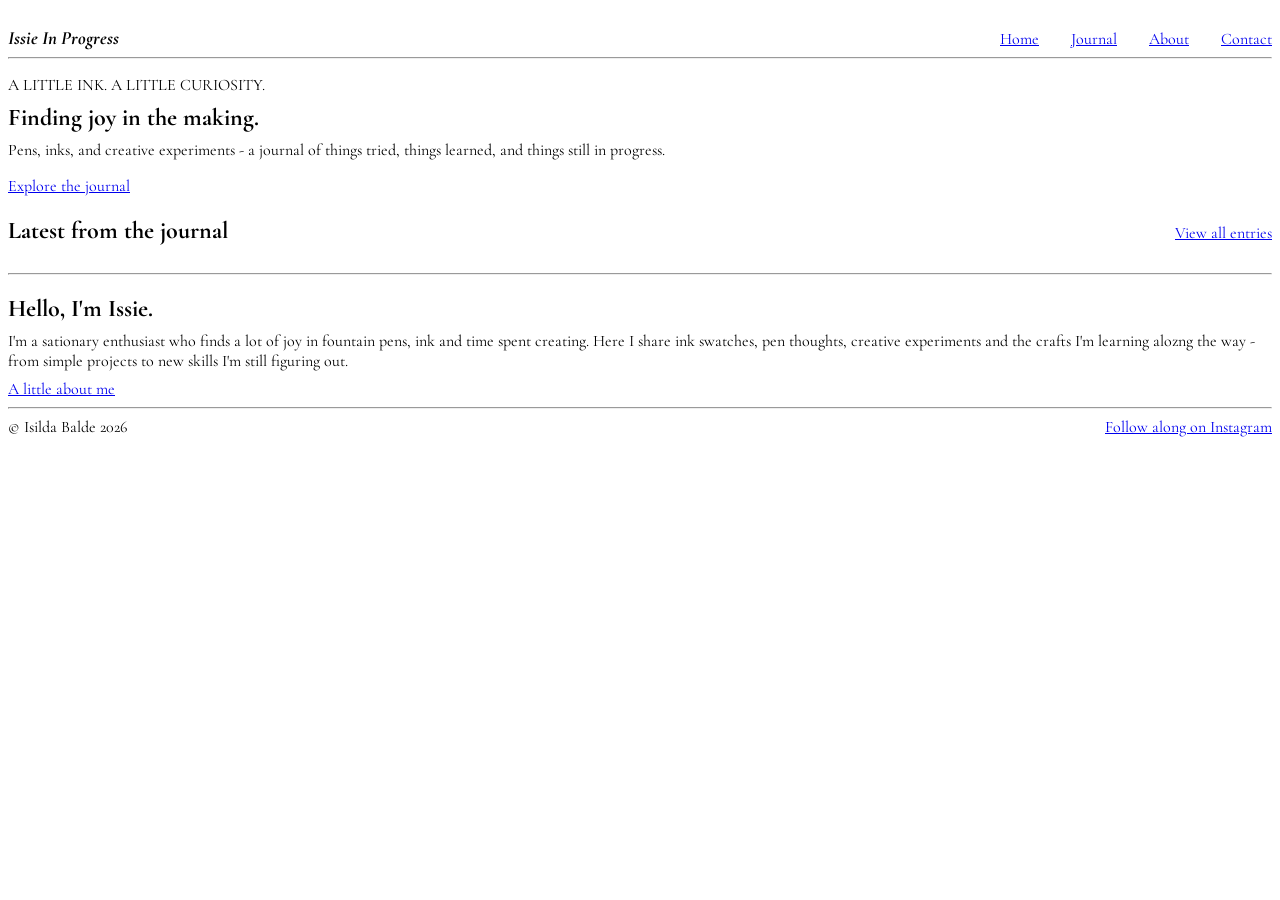
==== index.html @ caec1c77 "First commit" ====
<!doctype html>
<html lang="en-GB">
  <head>
    <meta charset="UTF-8" />
    <meta name="viewport" content="width=device-width, initial-scale=1.0" />
    <title>Issie in Progress | Welcome</title>
    <link rel="stylesheet" href="style.css">
    <link rel="preconnect" href="https://fonts.googleapis.com">
    <link rel="preconnect" href="https://fonts.gstatic.com" crossorigin>
    <link href="https://fonts.googleapis.com/css2?family=Cormorant+Garamond:ital,wght@0,300..700;1,300..700&display=swap" rel="stylesheet">
  </head>
  <body>
    <header>
      <h3>Issie In Progress</h3>
      <nav>
        <ul>
          <li><a href="index.html">Home</a></li>
          <li><a href="journal.html">Journal</a></li>
          <li><a href="about.html">About</a></li>
          <li><a href="contact.html">Contact</a></li>
        </ul>
      </nav>
    </header>
    <hr />
    <main>
      <section id="finding-joy-in-the-making">
        <p class="subtitle">A little ink. A little curiosity.</p>
        <h1>Finding joy in the making.</h1>
        <p class="paragraph">
          Pens, inks, and creative experiments - a journal of things tried,
          things learned, and things still in progress.
        </p>
        <a href="journal.html">Explore the journal</a>
      </section>
      <section id="latest-from-the-journal">
        <h2>Latest from the journal</h2>
        <a href="journal.html">View all entries</a>
      </section>
      <hr />
      <aside id="hello-im-issie-aside">
        <h2>Hello, I'm Issie.</h2>
        <p>
          I'm a sationary enthusiast who finds a lot of joy in fountain pens,
          ink and time spent creating. Here I share ink swatches, pen thoughts,
          creative experiments and the crafts I'm learning alozng the way - from
          simple projects to new skills I'm still figuring out.
        </p>
        <a href="about.html">A little about me</a>
      </aside>
    </main>
    <hr />
    <footer>
      <p>&copy; Isilda Balde 2026</p>
      <a
        href="https://www.instagram.com/issie.in.progress/"
        target="_blank"
        rel="noopener noreferrer"
        >Follow along on Instagram</a
      >
    </footer>
  </body>
</html>
---- style.css ----
body {
  font-family: "Cormorant Garamond", serif;
}

header,
footer,
#latest-from-the-journal {
  display: flex;
  justify-content: space-between;
  align-items: baseline;
}

header h3 {
  font-style: italic;
  margin-bottom: 0;
}

nav ul {
  display: flex;
  gap: 2rem;
  list-style: none;
  margin-bottom: 0;
}

form {
  display: flex;
  flex-direction: column;
}

form input,
textarea {
  margin-bottom: 1rem;
}

footer p {
  margin-top: 0;
}

.subtitle {
  text-transform: uppercase;
}

.italicise {
  font-style: italic;
}

#come-along-for-the-making {
  text-align: center;
}

#finding-joy-in-the-making .subtitle {
  margin-bottom: 0.5rem;
}

#finding-joy-in-the-making h1 {
  margin-top: 0.5rem;
  margin-bottom: 0;
}

#finding-joy-in-the-making .paragraph,
#why-in-progress p {
  margin-top: 0.5rem;
}

#hello-im-issie-aside h2 {
  margin-bottom: 0;
}

#hello-im-issie-aside p {
  margin-top: 0.5rem;
  margin-bottom: 0.5rem;
}

#a-little-further-down-the-road h3,
#find-me-on-instagram h2,
#lets-keep-in-touch h1,
#lets-keep-in-touch .subtitle,
#the-journal .subtitle,
#hello-im-issie-section .subtitle {
  margin-bottom: 0;
}

#find-me-on-instagram p,
#the-journal h1,
#hello-im-issie-section h1,
#why-in-progress h2,
#what-youll-find-here h2 {
  margin-top: 0;
  margin-bottom: 0;
}

#a-little-further-down-the-road p,
#lets-keep-in-touch h1,
#lets-keep-in-touch p,
#the-journal .paragraph,
#hello-im-issie-section h3 {
  margin-top: 0;
}
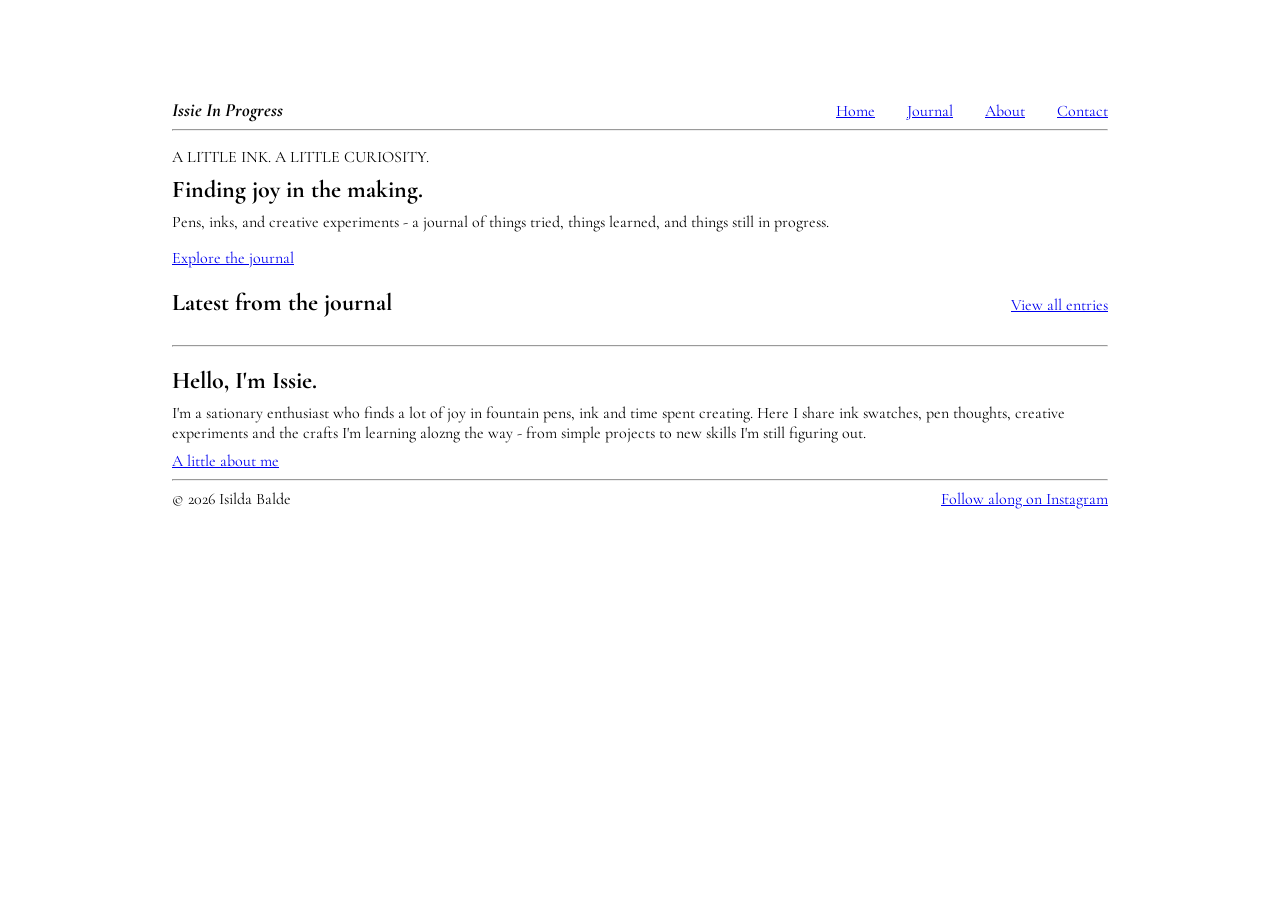
==== commit 789b5bc9: "Add description meta tag and favicon link, add aria-label to nav, amend copyright in footer, amend b" ====
--- a/index.html
+++ b/index.html
@@ -4,6 +4,8 @@
     <meta charset="UTF-8" />
     <meta name="viewport" content="width=device-width, initial-scale=1.0" />
     <title>Issie in Progress | Welcome</title>
+    <meta name="description" content="">
+    <link rel="icon" href="favicon.ico">
     <link rel="stylesheet" href="style.css">
     <link rel="preconnect" href="https://fonts.googleapis.com">
     <link rel="preconnect" href="https://fonts.gstatic.com" crossorigin>
@@ -12,7 +14,7 @@
   <body>
     <header>
       <h3>Issie In Progress</h3>
-      <nav>
+      <nav aria-label="Site pages">
         <ul>
           <li><a href="index.html">Home</a></li>
           <li><a href="journal.html">Journal</a></li>
@@ -50,7 +52,7 @@
     </main>
     <hr />
     <footer>
-      <p>&copy; Isilda Balde 2026</p>
+      <p>&copy; 2026 Isilda Balde</p>
       <a
         href="https://www.instagram.com/issie.in.progress/"
         target="_blank"
--- a/style.css
+++ b/style.css
@@ -1,5 +1,9 @@
 body {
   font-family: "Cormorant Garamond", serif;
+  max-width: 1000px;
+  margin: 5rem auto;
+  padding: 0 2rem;
+  box-sizing: border-box;
 }
 
 header,
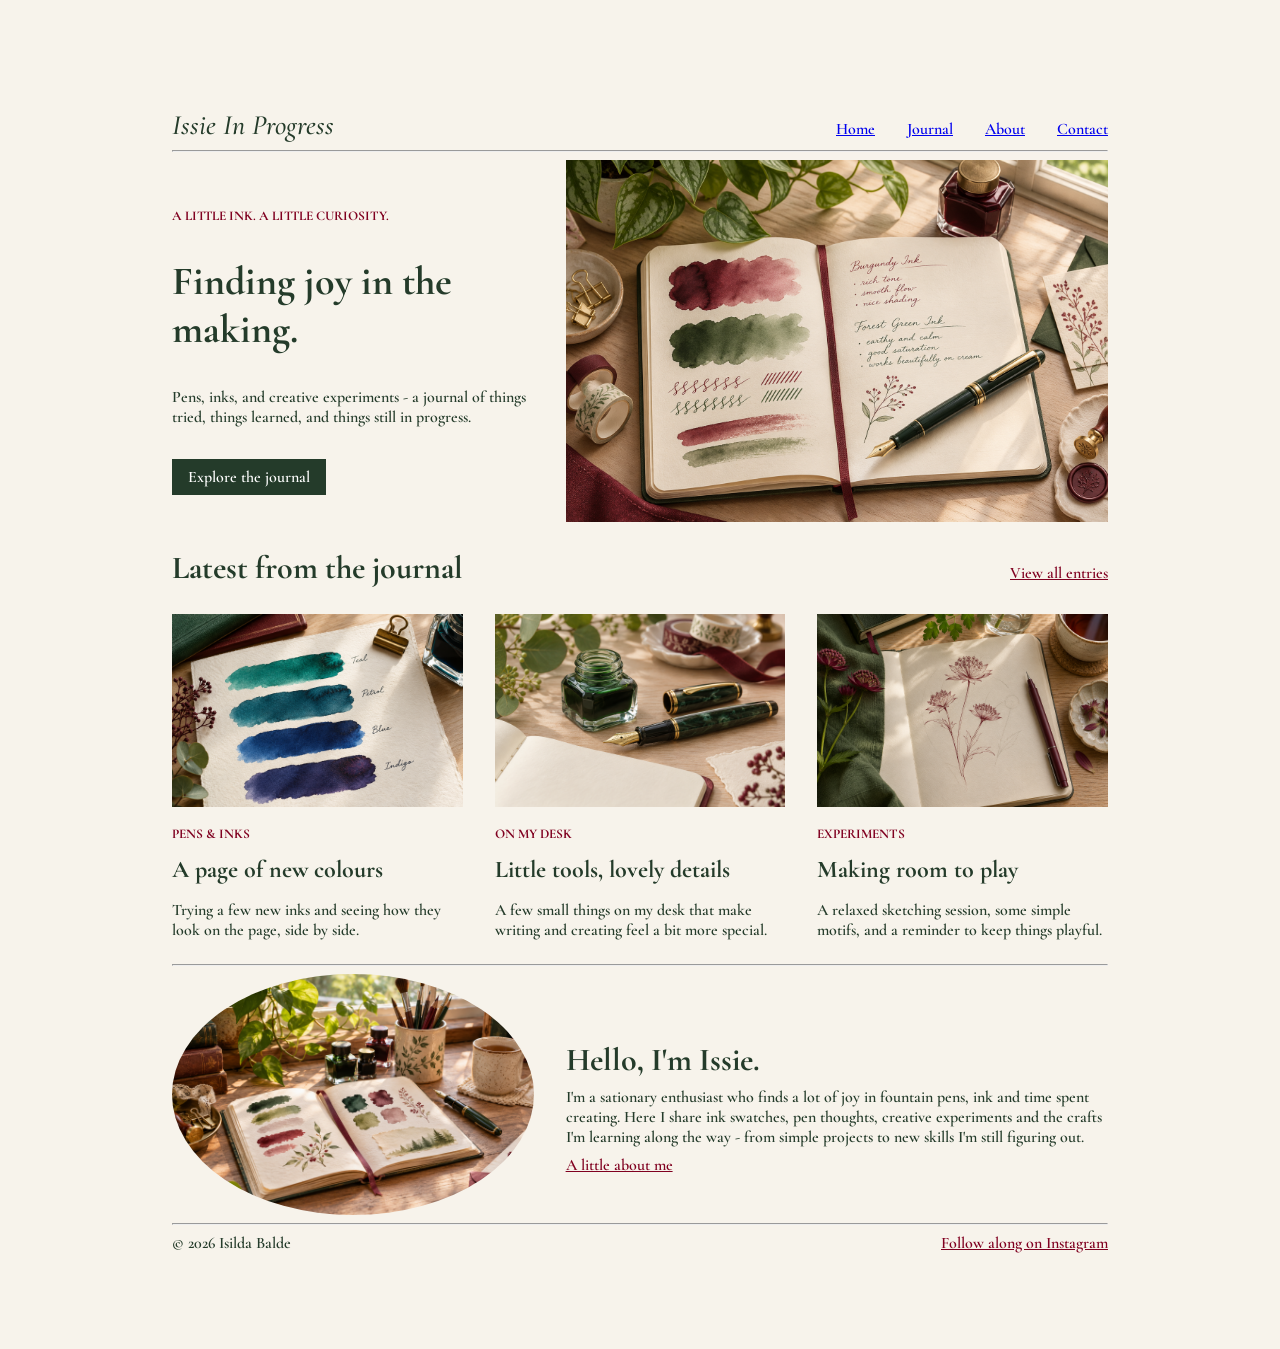
==== commit 87d51881: "Update everything" ====
--- a/index.html
+++ b/index.html
@@ -4,16 +4,19 @@
     <meta charset="UTF-8" />
     <meta name="viewport" content="width=device-width, initial-scale=1.0" />
     <title>Issie in Progress | Welcome</title>
-    <meta name="description" content="">
-    <link rel="icon" href="favicon.ico">
-    <link rel="stylesheet" href="style.css">
-    <link rel="preconnect" href="https://fonts.googleapis.com">
-    <link rel="preconnect" href="https://fonts.gstatic.com" crossorigin>
-    <link href="https://fonts.googleapis.com/css2?family=Cormorant+Garamond:ital,wght@0,300..700;1,300..700&display=swap" rel="stylesheet">
+    <meta name="description" content="" />
+    <link rel="icon" href="favicon.ico" />
+    <link rel="stylesheet" href="style.css" />
+    <link rel="preconnect" href="https://fonts.googleapis.com" />
+    <link rel="preconnect" href="https://fonts.gstatic.com" crossorigin />
+    <link
+      href="https://fonts.googleapis.com/css2?family=Cormorant+Garamond:ital,wght@0,300..700;1,300..700&display=swap"
+      rel="stylesheet"
+    />
   </head>
   <body>
     <header>
-      <h3>Issie In Progress</h3>
+      <h3 id="issie-in-progress">Issie In Progress</h3>
       <nav aria-label="Site pages">
         <ul>
           <li><a href="index.html">Home</a></li>
@@ -26,28 +29,65 @@
     <hr />
     <main>
       <section id="finding-joy-in-the-making">
-        <p class="subtitle">A little ink. A little curiosity.</p>
-        <h1>Finding joy in the making.</h1>
-        <p class="paragraph">
-          Pens, inks, and creative experiments - a journal of things tried,
-          things learned, and things still in progress.
-        </p>
-        <a href="journal.html">Explore the journal</a>
+        <div>
+          <p class="subtitle">A little ink. A little curiosity.</p>
+          <h1>Finding joy in the making.</h1>
+          <p class="paragraph">
+            Pens, inks, and creative experiments - a journal of things tried,
+            things learned, and things still in progress.
+          </p>
+          <a href="journal.html" class="button">Explore the journal</a>
+        </div>
+        <img src="images/home-journal.png" alt="Journal" />
       </section>
-      <section id="latest-from-the-journal">
-        <h2>Latest from the journal</h2>
-        <a href="journal.html">View all entries</a>
+      <section>
+        <div id="latest-from-the-journal">
+          <h2>Latest from the journal</h2>
+          <a href="journal.html" class="call-to-action">View all entries</a>
+        </div>
+        <div id="journal-entries-gallery">
+          <div>
+            <img src="images/home-ink-swatches.png" alt="Ink swatches" />
+            <p class="subtitle">Pens & Inks</p>
+            <p class="title">A page of new colours</p>
+            <p>
+              Trying a few new inks and seeing how they look on the page, side
+              by side.
+            </p>
+          </div>
+          <div>
+            <img src="images/home-ink-and-pen.png" alt="Ink and pen" />
+            <p class="subtitle">On My Desk</p>
+            <p class="title">Little tools, lovely details</p>
+            <p>
+              A few small things on my desk that make writing and creating feel
+              a bit more special.
+            </p>
+          </div>
+          <div>
+            <img src="images/home-flowers.png" alt="Flowers" />
+            <p class="subtitle">Experiments</p>
+            <p class="title">Making room to play</p>
+            <p>
+              A relaxed sketching session, some simple motifs, and a reminder to
+              keep things playful.
+            </p>
+          </div>
+        </div>
       </section>
       <hr />
       <aside id="hello-im-issie-aside">
-        <h2>Hello, I'm Issie.</h2>
-        <p>
-          I'm a sationary enthusiast who finds a lot of joy in fountain pens,
-          ink and time spent creating. Here I share ink swatches, pen thoughts,
-          creative experiments and the crafts I'm learning alozng the way - from
-          simple projects to new skills I'm still figuring out.
-        </p>
-        <a href="about.html">A little about me</a>
+        <img src="images/home-desk.png" alt="Desk" />
+        <div>
+          <h2>Hello, I'm Issie.</h2>
+          <p>
+            I'm a sationary enthusiast who finds a lot of joy in fountain pens,
+            ink and time spent creating. Here I share ink swatches, pen
+            thoughts, creative experiments and the crafts I'm learning along
+            the way - from simple projects to new skills I'm still figuring out.
+          </p>
+          <a href="about.html" class="call-to-action">A little about me</a>
+        </div>
       </aside>
     </main>
     <hr />
@@ -57,6 +97,7 @@
         href="https://www.instagram.com/issie.in.progress/"
         target="_blank"
         rel="noopener noreferrer"
+        class="call-to-action"
         >Follow along on Instagram</a
       >
     </footer>
--- a/style.css
+++ b/style.css
@@ -4,6 +4,22 @@
   margin: 5rem auto;
   padding: 0 2rem;
   box-sizing: border-box;
+  font-weight: 600;
+  background-color: #f7f3eb;
+  color: #243b2a;
+}
+
+h1 {
+  font-size: 2.5rem;
+}
+
+h2 {
+  font-size: 2rem;
+}
+
+img {
+  width: 100%;
+  height: auto;
 }
 
 header,
@@ -15,8 +31,8 @@
 }
 
 header h3 {
+  margin-bottom: 0;
   font-style: italic;
-  margin-bottom: 0;
 }
 
 nav ul {
@@ -31,43 +47,101 @@
   flex-direction: column;
 }
 
-form input,
+input {
+  height: 1.5rem;
+}
+
+input,
 textarea {
   margin-bottom: 1rem;
 }
 
-footer p {
-  margin-top: 0;
-}
-
-.subtitle {
-  text-transform: uppercase;
-}
-
 .italicise {
   font-style: italic;
 }
 
+.subtitle {
+  font-size: smaller;
+  font-weight: bold;
+  text-transform: uppercase;
+}
+
+.title {
+  margin-top: 0.5rem;
+  margin-bottom: 0;
+  font-size: 1.5rem;
+  font-weight: bold;
+}
+
+.button {
+  padding: 0.5rem 1rem;
+  margin-right: 2rem;
+  text-decoration: none;
+  color: white;
+  background-color: #243b2a;
+}
+
+.subtitle,
+.call-to-action,
+.red {
+  color: #800020;
+}
+
 #come-along-for-the-making {
   text-align: center;
-}
-
-#finding-joy-in-the-making .subtitle {
-  margin-bottom: 0.5rem;
-}
-
-#finding-joy-in-the-making h1 {
-  margin-top: 0.5rem;
-  margin-bottom: 0;
-}
-
-#finding-joy-in-the-making .paragraph,
-#why-in-progress p {
-  margin-top: 0.5rem;
-}
-
-#hello-im-issie-aside h2 {
-  margin-bottom: 0;
+  padding-bottom: 2rem;
+}
+
+#issie-in-progress {
+  font-size: 1.75rem;
+  font-weight: 500;
+}
+
+#form-and-insta {
+  display: grid;
+  gap: 2rem;
+  grid-template-columns: 2fr 3fr;
+}
+
+#hello-im-issie-section {
+  display: grid;
+  gap: 2rem;
+  align-items: center;
+  grid-template-columns: 2fr 1fr;
+}
+
+#featured {
+  display: grid;
+  gap: 2rem;
+  grid-template-columns: 4fr 2fr;
+  margin-bottom: 2rem;
+}
+
+#journal-gallery {
+  display: grid;
+  gap: 2rem;
+  grid-template-rows: 1fr 1fr;
+  grid-template-columns: 1fr 1fr 1fr;
+}
+
+#finding-joy-in-the-making,
+#hello-im-issie-aside {
+  display: grid;
+  gap: 2rem;
+  align-items: center;
+  grid-template-columns: 2fr 3fr;
+}
+
+#journal-entries-gallery,
+#what-youll-find-here-gallery {
+  display: grid;
+  gap: 2rem;
+  grid-template-columns: 1fr 1fr 1fr;
+}
+
+#come-along-for-the-making,
+#a-little-further-down-the-road {
+  background-color: rgba(36, 59, 42, 0.15);
 }
 
 #hello-im-issie-aside p {
@@ -75,6 +149,62 @@
   margin-bottom: 0.5rem;
 }
 
+#finding-joy-in-the-making .paragraph {
+  margin-bottom: 2.5rem;
+}
+
+#hello-im-issie-aside img {
+  border-radius: 100%;
+}
+
+#hello-im-issie-section h3 {
+  font-size: 1.75rem;
+}
+
+#come-along-for-the-making h3 {
+  padding-top: 1rem;
+  margin-bottom: 0;
+  font-size: 2rem;
+}
+
+#a-little-further-down-the-road h3 {
+  padding-top: 1rem;
+  padding-left: 1rem;
+  font-size: 2rem;
+  font-style: italic;
+}
+
+#a-little-further-down-the-road p {
+  padding-left: 1rem;
+  padding-bottom: 1rem;
+}
+
+#why-in-progress p,
+#what-youll-find-here-gallery p,
+#come-along-for-the-making p,
+#find-me-on-instagram h2 {
+  margin-top: 0.5rem;
+}
+
+#find-me-on-instagram p,
+#the-journal h1,
+#hello-im-issie-section h1,
+#why-in-progress h2,
+#what-youll-find-here h2 {
+  margin-top: 0;
+  margin-bottom: 0.5rem;
+}
+
+footer p,
+#a-little-further-down-the-road p,
+#lets-keep-in-touch h1,
+#lets-keep-in-touch p,
+#the-journal .paragraph,
+#hello-im-issie-section h3 {
+  margin-top: 0;
+}
+
+#hello-im-issie-aside h2,
 #a-little-further-down-the-road h3,
 #find-me-on-instagram h2,
 #lets-keep-in-touch h1,
@@ -83,20 +213,3 @@
 #hello-im-issie-section .subtitle {
   margin-bottom: 0;
 }
-
-#find-me-on-instagram p,
-#the-journal h1,
-#hello-im-issie-section h1,
-#why-in-progress h2,
-#what-youll-find-here h2 {
-  margin-top: 0;
-  margin-bottom: 0;
-}
-
-#a-little-further-down-the-road p,
-#lets-keep-in-touch h1,
-#lets-keep-in-touch p,
-#the-journal .paragraph,
-#hello-im-issie-section h3 {
-  margin-top: 0;
-}
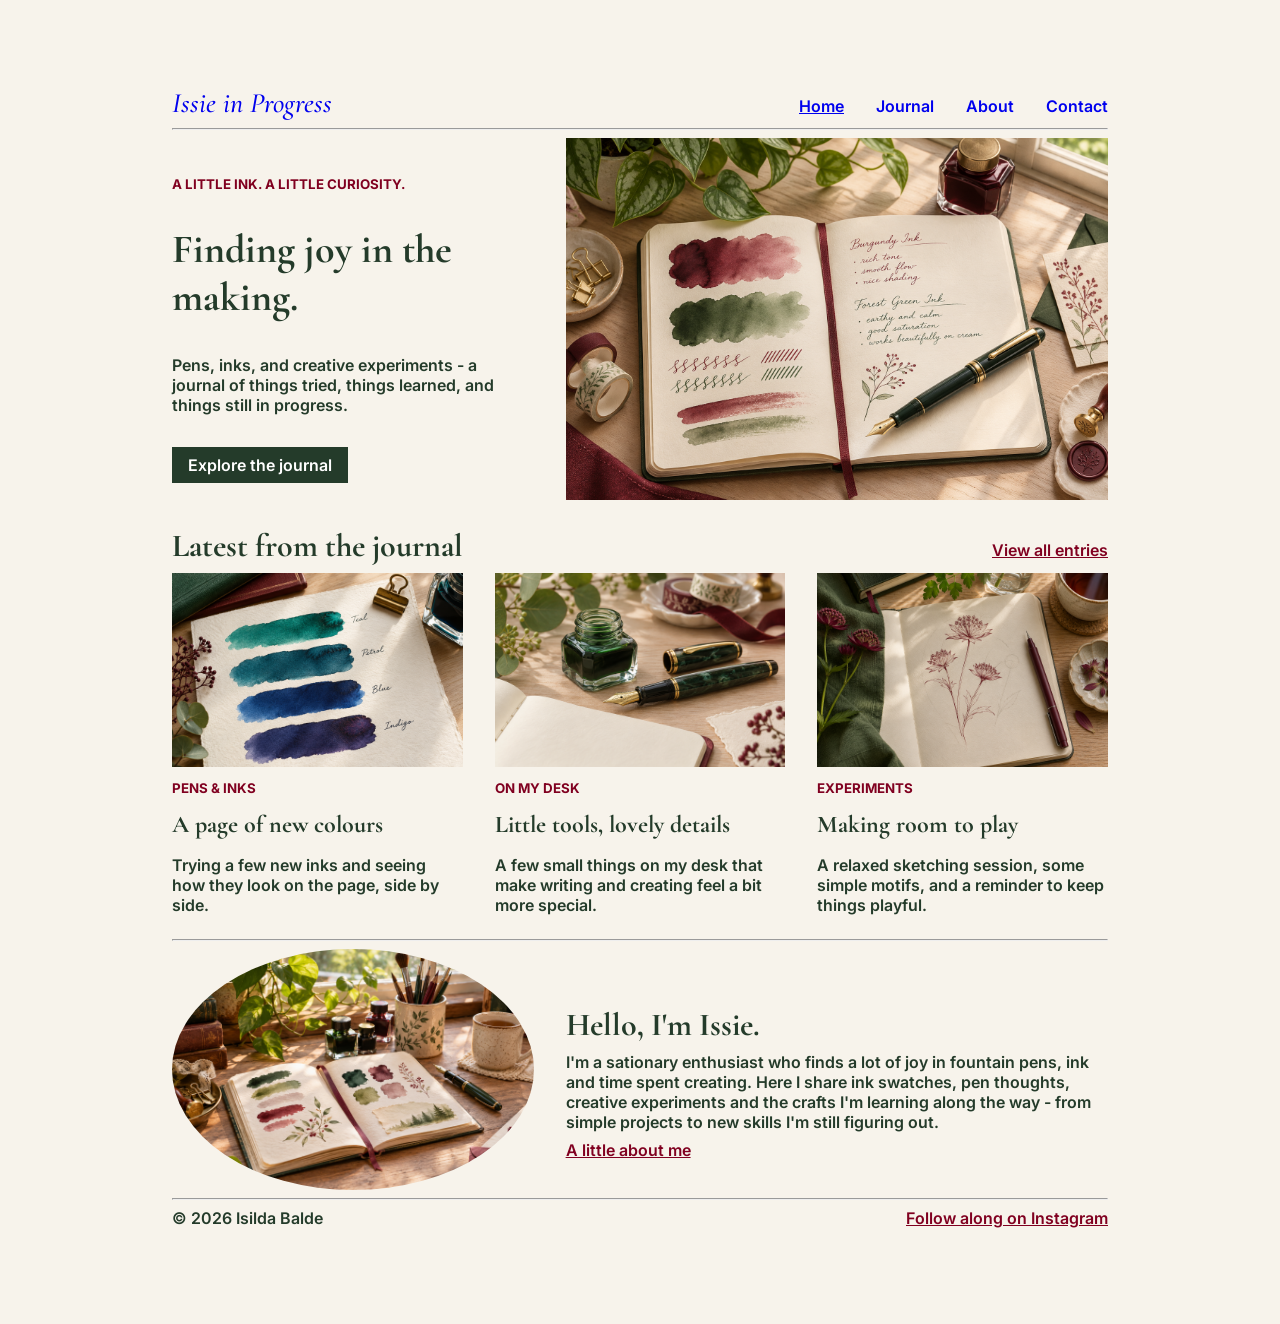
==== commit d8283f21: "chore: apply miscellaneous fixes and improvements" ====
--- a/index.html
+++ b/index.html
@@ -3,23 +3,17 @@
   <head>
     <meta charset="UTF-8" />
     <meta name="viewport" content="width=device-width, initial-scale=1.0" />
-    <title>Issie in Progress | Welcome</title>
+    <title>Issie in Progress | Home</title>
     <meta name="description" content="" />
     <link rel="icon" href="favicon.ico" />
     <link rel="stylesheet" href="style.css" />
-    <link rel="preconnect" href="https://fonts.googleapis.com" />
-    <link rel="preconnect" href="https://fonts.gstatic.com" crossorigin />
-    <link
-      href="https://fonts.googleapis.com/css2?family=Cormorant+Garamond:ital,wght@0,300..700;1,300..700&display=swap"
-      rel="stylesheet"
-    />
   </head>
   <body>
     <header>
-      <h3 id="issie-in-progress">Issie In Progress</h3>
-      <nav aria-label="Site pages">
+      <a href="index.html" class="site-brand">Issie in Progress</a>
+      <nav aria-label="Main navigation">
         <ul>
-          <li><a href="index.html">Home</a></li>
+          <li><a href="index.html" aria-current="page">Home</a></li>
           <li><a href="journal.html">Journal</a></li>
           <li><a href="about.html">About</a></li>
           <li><a href="contact.html">Contact</a></li>
@@ -28,76 +22,76 @@
     </header>
     <hr />
     <main>
-      <section id="finding-joy-in-the-making">
+      <section class="home-hero split-layout">
         <div>
-          <p class="subtitle">A little ink. A little curiosity.</p>
+          <p class="eyebrow">A little ink. A little curiosity.</p>
           <h1>Finding joy in the making.</h1>
-          <p class="paragraph">
+          <p>
             Pens, inks, and creative experiments - a journal of things tried,
             things learned, and things still in progress.
           </p>
-          <a href="journal.html" class="button">Explore the journal</a>
+          <a href="journal.html" class="btn">Explore the journal</a>
         </div>
-        <img src="images/home-journal.png" alt="Journal" />
+        <img src="images/journal-with-swatches.png" alt="An open notebook with green and burgundy ink swatches beside a fountain pen" />
       </section>
-      <section>
-        <div id="latest-from-the-journal">
-          <h2>Latest from the journal</h2>
-          <a href="journal.html" class="call-to-action">View all entries</a>
+      <section class="latest-journal-entries">
+        <div class="section-heading">
+          <h2 class="mb-sm">Latest from the journal</h2>
+          <a href="journal.html" class="burgundy">View all entries</a>
         </div>
-        <div id="journal-entries-gallery">
-          <div>
-            <img src="images/home-ink-swatches.png" alt="Ink swatches" />
-            <p class="subtitle">Pens & Inks</p>
-            <p class="title">A page of new colours</p>
+        <div class="cards-layout">
+          <article>
+            <img src="images/ink-swatches.png" loading="lazy" alt="Four ink swatches ranging from teal to indigo" />
+            <p class="eyebrow">Pens & Inks</p>
+            <h3 class="card-title">A page of new colours</h3>
             <p>
               Trying a few new inks and seeing how they look on the page, side
               by side.
             </p>
-          </div>
-          <div>
-            <img src="images/home-ink-and-pen.png" alt="Ink and pen" />
-            <p class="subtitle">On My Desk</p>
-            <p class="title">Little tools, lovely details</p>
+          </article>
+          <article>
+            <img src="images/fountain-pen-and-ink.png" loading="lazy" alt="A green fountain pen beside an open ink bottle" />
+            <p class="eyebrow">On My Desk</p>
+            <h3 class="card-title">Little tools, lovely details</h3>
             <p>
               A few small things on my desk that make writing and creating feel
               a bit more special.
             </p>
-          </div>
-          <div>
-            <img src="images/home-flowers.png" alt="Flowers" />
-            <p class="subtitle">Experiments</p>
-            <p class="title">Making room to play</p>
+          </article>
+          <article>
+            <img src="images/plant-sketch.png" loading="lazy" alt="An unfinished flower sketch in burgundy ink" />
+            <p class="eyebrow">Experiments</p>
+            <h3 class="card-title">Making room to play</h3>
             <p>
               A relaxed sketching session, some simple motifs, and a reminder to
               keep things playful.
             </p>
-          </div>
+          </article>
         </div>
       </section>
       <hr />
-      <aside id="hello-im-issie-aside">
-        <img src="images/home-desk.png" alt="Desk" />
+      <section class="about-preview split-layout">
+        <img src="images/desk.png" alt="Desk" />
         <div>
-          <h2>Hello, I'm Issie.</h2>
+          <h2 class="mb-0">Hello, I'm Issie.</h2>
           <p>
             I'm a sationary enthusiast who finds a lot of joy in fountain pens,
             ink and time spent creating. Here I share ink swatches, pen
-            thoughts, creative experiments and the crafts I'm learning along
-            the way - from simple projects to new skills I'm still figuring out.
+            thoughts, creative experiments and the crafts I'm learning along the
+            way - from simple projects to new skills I'm still figuring out.
           </p>
-          <a href="about.html" class="call-to-action">A little about me</a>
+          <a href="about.html" class="burgundy">A little about me</a>
         </div>
-      </aside>
+      </section>
     </main>
     <hr />
     <footer>
-      <p>&copy; 2026 Isilda Balde</p>
+      <p class="mt-0">&copy; 2026 Isilda Balde</p>
       <a
         href="https://www.instagram.com/issie.in.progress/"
         target="_blank"
         rel="noopener noreferrer"
-        class="call-to-action"
+        class="burgundy"
         >Follow along on Instagram</a
       >
     </footer>
--- a/style.css
+++ b/style.css
@@ -1,215 +1,230 @@
+/* GENERAL */
+@import url(https://fonts.googleapis.com/css2?family=Cormorant+Garamond:ital,wght@0,300..700;1,300..700&display=swap);
+@import url(https://fonts.googleapis.com/css2?family=Inter:ital,opsz,wght@0,14..32,100..900;1,14..32,100..900&display=swap);
+:root {
+  --paper: #f7f3eb;
+  --forest: #243b2a;
+  --burgundy: #800020;
+  --deep-forest: rgba(36, 59, 42, 0.15);
+  --heading-font: "Cormorant Garamond", Georgia, serif;
+  --body-font: Inter, system-ui, sans-serif;
+}
+
 body {
-  font-family: "Cormorant Garamond", serif;
   max-width: 1000px;
+  box-sizing: border-box;
   margin: 5rem auto;
   padding: 0 2rem;
-  box-sizing: border-box;
   font-weight: 600;
-  background-color: #f7f3eb;
-  color: #243b2a;
+  font-family: var(--body-font);
+  color: var(--forest);
+  background-color: var(--paper);
 }
 
 h1 {
   font-size: 2.5rem;
+  font-family: var(--heading-font);
 }
 
 h2 {
   font-size: 2rem;
+  font-family: var(--heading-font);
+}
+
+h3 {
+  font-family: var(--heading-font);
 }
 
 img {
+  display: block;
   width: 100%;
   height: auto;
 }
 
-header,
-footer,
-#latest-from-the-journal {
-  display: flex;
-  justify-content: space-between;
-  align-items: baseline;
-}
-
-header h3 {
-  margin-bottom: 0;
-  font-style: italic;
-}
-
-nav ul {
-  display: flex;
-  gap: 2rem;
-  list-style: none;
-  margin-bottom: 0;
-}
-
-form {
-  display: flex;
-  flex-direction: column;
-}
-
-input {
-  height: 1.5rem;
-}
-
-input,
-textarea {
-  margin-bottom: 1rem;
-}
-
+a[aria-current="page"] {
+  text-decoration: underline;
+}
+
+/* SHARED */
 .italicise {
   font-style: italic;
 }
 
-.subtitle {
+.eyebrow {
   font-size: smaller;
   font-weight: bold;
   text-transform: uppercase;
-}
-
-.title {
+  color: var(--burgundy);
+}
+
+.card-title {
   margin-top: 0.5rem;
   margin-bottom: 0;
   font-size: 1.5rem;
   font-weight: bold;
 }
 
-.button {
+.btn {
   padding: 0.5rem 1rem;
   margin-right: 2rem;
   text-decoration: none;
   color: white;
-  background-color: #243b2a;
-}
-
-.subtitle,
-.call-to-action,
-.red {
-  color: #800020;
-}
-
-#come-along-for-the-making {
+  background-color: var(--forest);
+}
+
+.burgundy {
+  color: var(--burgundy);
+}
+
+.site-brand {
+  font-size: 1.75rem;
+  font-weight: 500;
+}
+
+.cards-layout {
+  display: grid;
+  gap: 2rem;
+  grid-template-columns: 1fr 1fr 1fr;
+}
+
+.callout {
+  background-color: var(--deep-forest);
+}
+
+.mt-0 {
+  margin-top: 0;
+}
+
+.mb-0 {
+  margin-bottom: 0;
+}
+
+.mt-sm {
+  margin-top: 0.5rem;
+}
+
+.mb-sm {
+  margin-bottom: 0.5rem;
+}
+
+/* HEADER */
+header {
+  display: flex;
+  justify-content: space-between;
+  align-items: baseline;
+}
+
+header a {
+  text-decoration: none;
+}
+
+header > a {
+  margin-bottom: 0;
+  font-style: italic;
+  font-family: var(--heading-font);
+}
+
+nav ul {
+  display: flex;
+  gap: 2rem;
+  margin-bottom: 0;
+  list-style: none;
+}
+
+/* FOOTER */
+footer {
+  display: flex;
+  justify-content: space-between;
+  align-items: baseline;
+}
+
+/* INDEX.HTML */
+.home-hero p:nth-child(3) {
+  margin-bottom: 2.5rem;
+}
+
+.split-layout {
+  display: grid;
+  gap: 2rem;
+  align-items: center;
+  grid-template-columns: 2fr 3fr;
+}
+
+.section-heading {
+  display: flex;
+  justify-content: space-between;
+  align-items: baseline;
+}
+
+.about-preview img {
+  border-radius: 100%;
+}
+
+.about-preview p {
+  margin-top: 0.5rem;
+  margin-bottom: 0.5rem;
+}
+
+/* JOURNAL.HTML */
+.featured-journal-entry {
+  display: grid;
+  gap: 2rem;
+  margin-bottom: 2rem;
+  grid-template-columns: 4fr 2fr;
+}
+
+/* ABOUT.HTML */
+.about-hero {
+  display: grid;
+  gap: 2rem;
+  align-items: center;
+  grid-template-columns: 2fr 1fr;
+}
+
+.about-hero h3 {
+  font-size: 1.75rem;
+}
+
+.journal-callout {
   text-align: center;
   padding-bottom: 2rem;
 }
 
-#issie-in-progress {
-  font-size: 1.75rem;
-  font-weight: 500;
-}
-
-#form-and-insta {
+.journal-callout h2 {
+  padding-top: 1rem;
+  margin-bottom: 0;
+  font-size: 2rem;
+}
+
+/* CONTACT.HTML */
+form {
+  display: flex;
+  flex-direction: column;
+}
+
+input {
+  height: 1.5rem;
+  margin-bottom: 1rem;
+}
+
+textarea {
+  margin-bottom: 1rem;
+}
+
+.contact-methods-layout {
   display: grid;
   gap: 2rem;
   grid-template-columns: 2fr 3fr;
 }
 
-#hello-im-issie-section {
-  display: grid;
-  gap: 2rem;
-  align-items: center;
-  grid-template-columns: 2fr 1fr;
-}
-
-#featured {
-  display: grid;
-  gap: 2rem;
-  grid-template-columns: 4fr 2fr;
-  margin-bottom: 2rem;
-}
-
-#journal-gallery {
-  display: grid;
-  gap: 2rem;
-  grid-template-rows: 1fr 1fr;
-  grid-template-columns: 1fr 1fr 1fr;
-}
-
-#finding-joy-in-the-making,
-#hello-im-issie-aside {
-  display: grid;
-  gap: 2rem;
-  align-items: center;
-  grid-template-columns: 2fr 3fr;
-}
-
-#journal-entries-gallery,
-#what-youll-find-here-gallery {
-  display: grid;
-  gap: 2rem;
-  grid-template-columns: 1fr 1fr 1fr;
-}
-
-#come-along-for-the-making,
-#a-little-further-down-the-road {
-  background-color: rgba(36, 59, 42, 0.15);
-}
-
-#hello-im-issie-aside p {
-  margin-top: 0.5rem;
-  margin-bottom: 0.5rem;
-}
-
-#finding-joy-in-the-making .paragraph {
-  margin-bottom: 2.5rem;
-}
-
-#hello-im-issie-aside img {
-  border-radius: 100%;
-}
-
-#hello-im-issie-section h3 {
-  font-size: 1.75rem;
-}
-
-#come-along-for-the-making h3 {
-  padding-top: 1rem;
-  margin-bottom: 0;
-  font-size: 2rem;
-}
-
-#a-little-further-down-the-road h3 {
+.commissions-callout h2 {
   padding-top: 1rem;
   padding-left: 1rem;
   font-size: 2rem;
   font-style: italic;
 }
 
-#a-little-further-down-the-road p {
+.commissions-callout p {
   padding-left: 1rem;
   padding-bottom: 1rem;
-}
-
-#why-in-progress p,
-#what-youll-find-here-gallery p,
-#come-along-for-the-making p,
-#find-me-on-instagram h2 {
-  margin-top: 0.5rem;
-}
-
-#find-me-on-instagram p,
-#the-journal h1,
-#hello-im-issie-section h1,
-#why-in-progress h2,
-#what-youll-find-here h2 {
-  margin-top: 0;
-  margin-bottom: 0.5rem;
-}
-
-footer p,
-#a-little-further-down-the-road p,
-#lets-keep-in-touch h1,
-#lets-keep-in-touch p,
-#the-journal .paragraph,
-#hello-im-issie-section h3 {
-  margin-top: 0;
-}
-
-#hello-im-issie-aside h2,
-#a-little-further-down-the-road h3,
-#find-me-on-instagram h2,
-#lets-keep-in-touch h1,
-#lets-keep-in-touch .subtitle,
-#the-journal .subtitle,
-#hello-im-issie-section .subtitle {
-  margin-bottom: 0;
-}
+}
